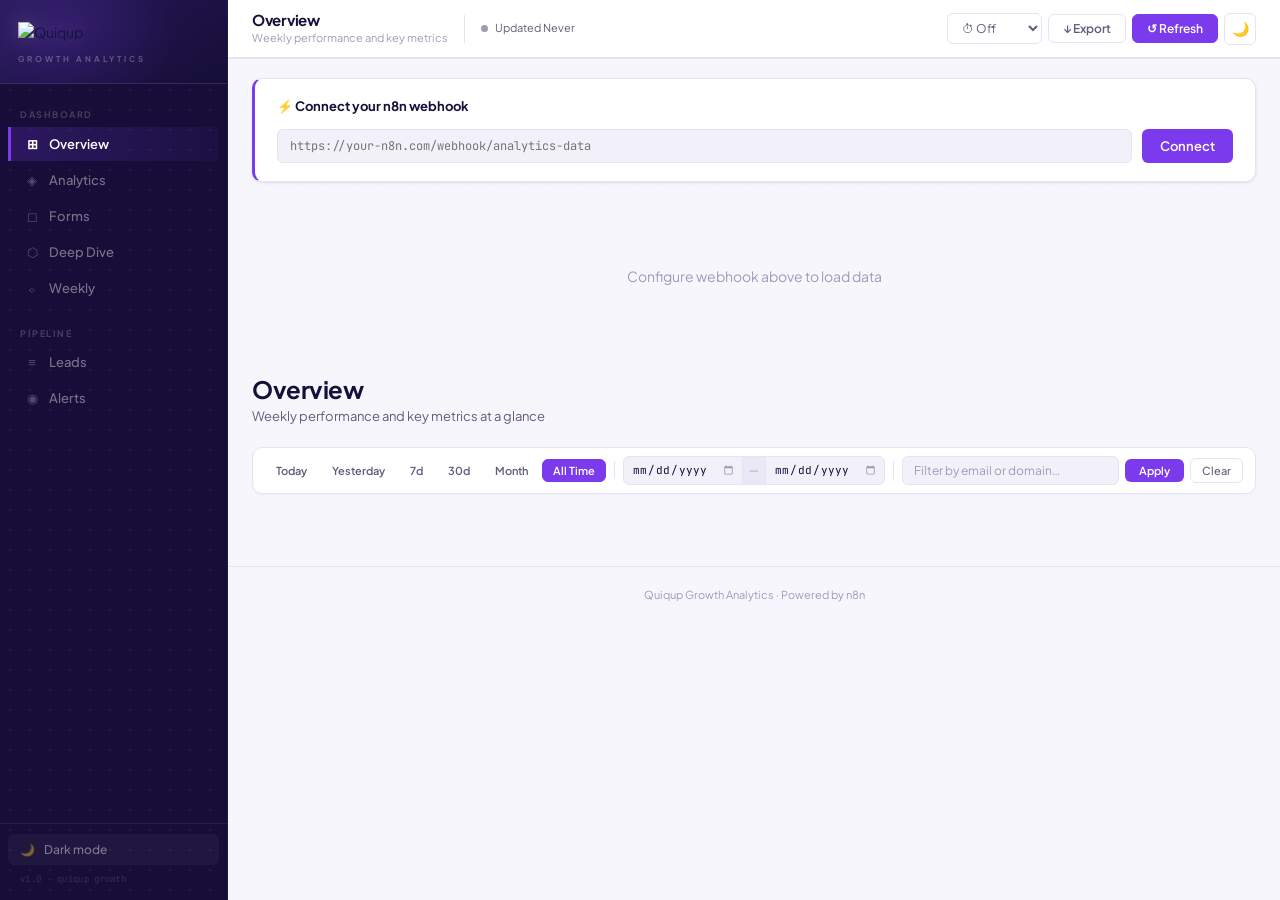
==== index.html @ 6ae3dde7 "Weekly: replace day-of-week picker with exact date calendar input Week start is now an exact date ch" ====
<!DOCTYPE html>
<html lang="en">
<head>
    <meta charset="UTF-8">
    <meta name="viewport" content="width=device-width, initial-scale=1.0">
    <title>Quiqup Analytics</title>
    <script src="https://cdn.jsdelivr.net/npm/chart.js@4.4.0"></script>
    <link rel="preconnect" href="https://fonts.googleapis.com">
    <link rel="preconnect" href="https://fonts.gstatic.com" crossorigin>
    <link href="https://fonts.googleapis.com/css2?family=Plus+Jakarta+Sans:wght@400;500;600;700&family=JetBrains+Mono:wght@400;500;600&display=swap" rel="stylesheet">
    <link rel="stylesheet" href="styles.css">
</head>
<body>

    <!-- ═══ SIDEBAR ══════════════════════════════════════════ -->
    <aside class="sidebar">
        <div class="sidebar-brand">
            <img src="https://cdn.prod.website-files.com/659d50aa6b5dee07e990053a/659e462164d15ff126e9b6cb_Quiqup_Master_Logos_RGB_Horizontal_Ghost%20(3)-p-500.png"
                 alt="Quiqup" class="sidebar-logo" />
            <div class="sidebar-tagline">Growth Analytics</div>
        </div>

        <nav class="sidebar-nav">
            <div class="nav-section-label">Dashboard</div>

            <button class="nav-item active" data-section="overview" onclick="showSection('overview')">
                <span class="nav-icon">⊞</span>
                <span class="nav-label">Overview</span>
            </button>
            <button class="nav-item" data-section="analytics" onclick="showSection('analytics')">
                <span class="nav-icon">◈</span>
                <span class="nav-label">Analytics</span>
            </button>
            <button class="nav-item" data-section="forms" onclick="showSection('forms')">
                <span class="nav-icon">◻</span>
                <span class="nav-label">Forms</span>
            </button>
            <button class="nav-item" data-section="deepdive" onclick="showSection('deepdive')">
                <span class="nav-icon">⬡</span>
                <span class="nav-label">Deep Dive</span>
            </button>
            <button class="nav-item" data-section="weekly" onclick="showSection('weekly')">
                <span class="nav-icon">⬦</span>
                <span class="nav-label">Weekly</span>
            </button>

            <div class="nav-section-label" style="margin-top:8px;">Pipeline</div>

            <button class="nav-item" data-section="leads" onclick="showSection('leads')">
                <span class="nav-icon">≡</span>
                <span class="nav-label">Leads</span>
                <span class="nav-badge" id="nbadge-leads"></span>
            </button>
            <button class="nav-item" data-section="alerts" onclick="showSection('alerts')">
                <span class="nav-icon">◉</span>
                <span class="nav-label">Alerts</span>
                <span class="nav-badge alert" id="nbadge-alerts"></span>
            </button>
        </nav>

        <div class="sidebar-footer">
            <button class="sidebar-footer-btn" onclick="toggleDarkMode()" id="darkModeBtn">
                <span>🌙</span><span>Dark mode</span>
            </button>
            <div class="sidebar-version">v1.0 · quiqup growth</div>
        </div>
    </aside>

    <!-- ═══ MAIN AREA ═════════════════════════════════════════ -->
    <div class="main-area">

        <!-- TOP BAR -->
        <div class="topbar">
            <div class="topbar-left">
                <div>
                    <div class="topbar-title" id="topbarTitle">Overview</div>
                    <div class="topbar-subtitle" id="topbarSubtitle">Weekly performance and key metrics</div>
                </div>
                <div class="topbar-divider"></div>
                <div class="topbar-status">
                    <span class="webhook-status" id="webhookStatus"></span>
                    <span class="live-label" id="liveLabel">LIVE</span>
                    <span>Updated <span id="lastUpdated">Never</span></span>
                </div>
            </div>
            <div class="topbar-right">
                <select class="auto-refresh-select" id="autoRefreshSelect" onchange="setAutoRefresh()" title="Auto-refresh">
                    <option value="0">⏱ Off</option>
                    <option value="30">⏱ 30s</option>
                    <option value="60">⏱ 1 min</option>
                    <option value="300">⏱ 5 min</option>
                    <option value="600">⏱ 10 min</option>
                    <option value="1800">⏱ 30 min</option>
                </select>
                <button onclick="exportToCSV()" class="topbar-btn">↓ Export</button>
                <button onclick="fetchData()" class="topbar-btn primary">↺ Refresh</button>
                <button onclick="toggleDarkMode()" class="dark-mode-btn" id="darkModeBtnTop" title="Toggle theme">🌙</button>
            </div>
        </div>

        <!-- SCROLLABLE CONTENT -->
        <div class="content-scroll">

            <!-- Webhook config banner -->
            <div class="config-banner" id="configSection" style="display:none">
                <h3>⚡ Connect your n8n webhook</h3>
                <div class="config-input-row">
                    <input type="text" id="webhookUrl" placeholder="https://your-n8n.com/webhook/analytics-data" />
                    <button onclick="saveConfig()">Connect</button>
                </div>
            </div>
            <div id="configSectionShow" style="display:none; padding:14px 26px 0;">
                <button onclick="document.getElementById('configSection').style.display='block';this.parentElement.style.display='none';"
                        class="topbar-btn" style="font-size:11px;">⚙ Change Webhook</button>
            </div>

            <div id="error" class="error" style="display:none; margin:14px 26px 0;"></div>
            <div id="loading" class="loading">Configure webhook above to load data</div>

            <!-- ══ OVERVIEW ═══════════════════════════════════ -->
            <div class="page-section" id="section-overview">
                <div class="page-header">
                    <h1>Overview</h1>
                    <p>Weekly performance and key metrics at a glance</p>
                </div>

                <!-- Filter bar -->
                <div class="section-filter-bar">
                    <div class="filter-presets">
                        <button class="preset-pill" onclick="setDatePreset('today', this)">Today</button>
                        <button class="preset-pill" onclick="setDatePreset('yesterday', this)">Yesterday</button>
                        <button class="preset-pill" onclick="setDatePreset('7d', this)">7d</button>
                        <button class="preset-pill" onclick="setDatePreset('30d', this)">30d</button>
                        <button class="preset-pill" onclick="setDatePreset('month', this)">Month</button>
                        <button class="preset-pill active" onclick="setDatePreset('all', this)">All Time</button>
                    </div>
                    <div class="section-filter-divider"></div>
                    <div class="date-range-group">
                        <input class="filter-bar-date" type="date" id="overviewDateFrom" title="From" />
                        <span class="date-range-sep">—</span>
                        <input class="filter-bar-date" type="date" id="overviewDateTo" title="To" />
                    </div>
                    <div class="section-filter-divider"></div>
                    <input class="section-search" type="text" id="overviewSearch" placeholder="Filter by email or domain…" />
                    <button class="filter-apply-btn" onclick="applyFilters()">Apply</button>
                    <button class="filter-clear-btn" onclick="clearFilters()">Clear</button>
                </div>

                <div class="comparison-section" id="comparisonSection" style="display:none;">
                    <div class="comparison-card">
                        <div class="period">This Week</div>
                        <div class="value" id="thisWeekValue">0</div>
                    </div>
                    <div class="comparison-card">
                        <div class="period">Last Week</div>
                        <div class="value" id="lastWeekValue">0</div>
                    </div>
                    <div class="comparison-card">
                        <div class="period">Change</div>
                        <div class="value" id="weekChangeValue">
                            <span class="change" id="weekChange">0%</span>
                        </div>
                    </div>
                </div>

                <div class="daily-metrics-section" id="dailyMetricsSection" style="display:none;">
                    <h2 class="section-title">Daily Aggregate Metrics — Last 30 Days</h2>
                    <div class="metrics-container">
                        <div class="metric-block">
                            <div class="metric-label">Avg Daily Submissions</div>
                            <div class="metric-value" id="avgDaily">0</div>
                            <div class="metric-sublabel">Active days only</div>
                        </div>
                        <div class="metric-block">
                            <div class="metric-label">Peak Day</div>
                            <div class="metric-value" id="peakDay" style="font-size:18px;">—</div>
                            <div class="metric-sublabel" id="peakDayCount">0 submissions</div>
                        </div>
                        <div class="metric-block">
                            <div class="metric-label">Days Active</div>
                            <div class="metric-value" id="daysActive">0</div>
                            <div class="metric-sublabel">Out of last 30</div>
                        </div>
                        <div class="metric-block">
                            <div class="metric-label">Daily Trend</div>
                            <div class="metric-value" id="dailyTrend">→</div>
                            <div class="metric-sublabel" id="trendLabel">Stable</div>
                        </div>
                    </div>
                </div>

                <div class="stats-wrapper" id="statsWrapper" style="display:none;">
                    <h2 class="section-title">Key Metrics</h2>

                    <div class="stats-section">
                        <div class="section-subtitle">Overview</div>
                        <div class="stats-grid-primary">
                            <div class="stat-card">
                                <div class="label">Total Submissions</div>
                                <div class="value" id="totalSubmissions">0</div>
                            </div>
                            <div class="stat-card">
                                <div class="label">Unique Submissions</div>
                                <div class="value" id="uniqueSubmissions">0</div>
                            </div>
                            <div class="stat-card">
                                <div class="label">Last Hour</div>
                                <div class="value" id="lastHour">0</div>
                            </div>
                            <div class="stat-card">
                                <div class="label">Today</div>
                                <div class="value" id="today">0</div>
                            </div>
                            <div class="stat-card">
                                <div class="label">This Week</div>
                                <div class="value" id="thisWeek">0</div>
                            </div>
                        </div>
                    </div>

                    <div class="stats-section">
                        <div class="section-subtitle">Lead Quality</div>
                        <div class="stats-grid-secondary">
                            <div class="stat-card">
                                <div class="label">Unique Emails</div>
                                <div class="value" id="uniqueEmails">0</div>
                            </div>
                            <div class="stat-card">
                                <div class="label">Gmail Users</div>
                                <div class="value" id="gmailUsers">0</div>
                            </div>
                            <div class="stat-card">
                                <div class="label">Corporate Emails</div>
                                <div class="value" id="corporateEmails">0</div>
                            </div>
                            <div class="stat-card">
                                <div class="label">High Value Leads</div>
                                <div class="value" id="highValueLeads">0</div>
                            </div>
                            <div class="stat-card">
                                <div class="label">Avg Time Between</div>
                                <div class="value" id="avgTimeBetween" style="font-size:22px;">0h</div>
                            </div>
                        </div>
                    </div>
                </div>
            </div>

            <!-- ══ ANALYTICS ══════════════════════════════════ -->
            <div class="page-section" id="section-analytics" style="display:none;">
                <div class="page-header">
                    <h1>Analytics</h1>
                    <p>Submission trends, patterns and distributions</p>
                </div>

                <!-- Filter bar -->
                <div class="section-filter-bar">
                    <div class="filter-presets">
                        <button class="preset-pill" onclick="setDatePreset('today', this)">Today</button>
                        <button class="preset-pill" onclick="setDatePreset('yesterday', this)">Yesterday</button>
                        <button class="preset-pill" onclick="setDatePreset('7d', this)">7d</button>
                        <button class="preset-pill" onclick="setDatePreset('30d', this)">30d</button>
                        <button class="preset-pill" onclick="setDatePreset('month', this)">Month</button>
                        <button class="preset-pill active" onclick="setDatePreset('all', this)">All Time</button>
                    </div>
                    <div class="section-filter-divider"></div>
                    <div class="date-range-group">
                        <input class="filter-bar-date" type="date" id="analyticsDateFrom" title="From" />
                        <span class="date-range-sep">—</span>
                        <input class="filter-bar-date" type="date" id="analyticsDateTo" title="To" />
                    </div>
                    <div class="section-filter-divider"></div>
                    <input class="section-search" type="text" id="analyticsSearch" placeholder="Filter by domain or form…" />
                    <button class="filter-apply-btn" onclick="applyFilters()">Apply</button>
                    <button class="filter-clear-btn" onclick="clearFilters()">Clear</button>
                </div>

                <div class="charts-grid" id="chartsGrid" style="display:none;">
                    <div class="chart-card">
                        <h2>Submissions Per Hour — Last 24h</h2>
                        <canvas id="hourlyChart"></canvas>
                    </div>
                    <div class="chart-card">
                        <h2>Submissions Per Day — Last 30 Days</h2>
                        <canvas id="dailyChart"></canvas>
                    </div>
                    <div class="chart-card">
                        <h2>Email Domain Breakdown</h2>
                        <canvas id="domainChart"></canvas>
                    </div>
                    <div class="chart-card">
                        <h2>Lead Quality Distribution</h2>
                        <canvas id="leadQualityChart"></canvas>
                    </div>
                    <div class="chart-card" style="grid-column:span 2;">
                        <h2>Submission Heatmap — Day of Week × Hour</h2>
                        <div class="heatmap-container" id="heatmapContainer"></div>
                    </div>
                </div>
            </div>

            <!-- ══ FORMS ═══════════════════════════════════════ -->
            <div class="page-section" id="section-forms" style="display:none;">
                <div class="page-header">
                    <h1>Forms</h1>
                    <p>Form performance comparison and conversion analysis</p>
                </div>

                <!-- Filter bar -->
                <div class="section-filter-bar">
                    <div class="filter-presets">
                        <button class="preset-pill" onclick="setDatePreset('today', this)">Today</button>
                        <button class="preset-pill" onclick="setDatePreset('yesterday', this)">Yesterday</button>
                        <button class="preset-pill" onclick="setDatePreset('7d', this)">7d</button>
                        <button class="preset-pill" onclick="setDatePreset('30d', this)">30d</button>
                        <button class="preset-pill" onclick="setDatePreset('month', this)">Month</button>
                        <button class="preset-pill active" onclick="setDatePreset('all', this)">All Time</button>
                    </div>
                    <div class="section-filter-divider"></div>
                    <div class="date-range-group">
                        <input class="filter-bar-date" type="date" id="formsDateFrom" title="From" />
                        <span class="date-range-sep">—</span>
                        <input class="filter-bar-date" type="date" id="formsDateTo" title="To" />
                    </div>
                    <div class="section-filter-divider"></div>
                    <input class="section-search" type="text" id="formsSearch" placeholder="Filter by form name…" />
                    <button class="filter-apply-btn" onclick="applyFilters()">Apply</button>
                    <button class="filter-clear-btn" onclick="clearFilters()">Clear</button>
                </div>

                <div class="charts-grid" id="formComparisonSection" style="display:none;">
                    <div class="chart-card" style="grid-column:span 2;">
                        <h2>Form Performance Comparison</h2>
                        <div class="form-comparison-grid">
                            <div class="form-comparison-card">
                                <div class="form-comparison-title">New Forms Only</div>
                                <div class="form-comparison-value" id="newFormsOnlyCount">0</div>
                                <div class="form-comparison-subtitle">Unique emails (no legacy form)</div>
                            </div>
                            <div class="form-comparison-card highlight">
                                <div class="form-comparison-title">High Value (New Forms)</div>
                                <div class="form-comparison-value" id="newFormsHighValue" style="color:#059669;">0</div>
                                <div class="form-comparison-subtitle">500+ orders/month</div>
                            </div>
                            <div class="form-comparison-card highlight">
                                <div class="form-comparison-title">Medium Value (New Forms)</div>
                                <div class="form-comparison-value" id="newFormsMediumValue" style="color:#d97706;">0</div>
                                <div class="form-comparison-subtitle">151–500 orders/month</div>
                            </div>
                            <div class="form-comparison-card">
                                <div class="form-comparison-title">Total New Forms</div>
                                <div class="form-comparison-value" id="newFormsCount">0</div>
                                <div class="form-comparison-subtitle">All submissions</div>
                            </div>
                            <div class="form-comparison-card">
                                <div class="form-comparison-title">Legacy Form</div>
                                <div class="form-comparison-value" id="legacyFormCount">0</div>
                                <div class="form-comparison-subtitle">footer-contact_us_form</div>
                            </div>
                            <div class="form-comparison-card">
                                <div class="form-comparison-title">Conversion Rate</div>
                                <div class="form-comparison-value" id="conversionRate">0%</div>
                                <div class="form-comparison-subtitle">New forms vs Total</div>
                            </div>
                        </div>
                    </div>

                    <div class="chart-card">
                        <h2>Form Distribution Over Time</h2>
                        <canvas id="formTimelineChart"></canvas>
                    </div>
                    <div class="chart-card">
                        <h2>Form Type Breakdown</h2>
                        <canvas id="formTypeChart"></canvas>
                    </div>

                    <div class="chart-card" style="grid-column:span 2;">
                        <div style="display:flex; justify-content:space-between; align-items:center; margin-bottom:14px;">
                            <h2 style="margin:0;">Multi-Form Submissions</h2>
                            <div class="pagination-controls" id="multiFormPagination" style="display:none;">
                                <button class="pagination-btn" onclick="previousMultiFormPage()" id="multiFormPrevBtn">← Prev</button>
                                <span style="margin:0 10px; color:var(--text-muted); font-size:11px; font-family:'JetBrains Mono',monospace;">
                                    Page <span id="multiFormCurrentPage">1</span> / <span id="multiFormTotalPages">1</span>
                                </span>
                                <button class="pagination-btn" onclick="nextMultiFormPage()" id="multiFormNextBtn">Next →</button>
                            </div>
                        </div>
                        <div id="multiFormTable"></div>
                    </div>
                </div>
            </div>

            <!-- ══ DEEP DIVE ══════════════════════════════════ -->
            <div class="page-section" id="section-deepdive" style="display:none;">
                <div class="page-header">
                    <h1>Deep Dive</h1>
                    <p>Corporate domains, velocity, growth rate and timing patterns</p>
                </div>

                <!-- Filter bar -->
                <div class="section-filter-bar">
                    <div class="filter-presets">
                        <button class="preset-pill" onclick="setDatePreset('today', this)">Today</button>
                        <button class="preset-pill" onclick="setDatePreset('yesterday', this)">Yesterday</button>
                        <button class="preset-pill" onclick="setDatePreset('7d', this)">7d</button>
                        <button class="preset-pill" onclick="setDatePreset('30d', this)">30d</button>
                        <button class="preset-pill" onclick="setDatePreset('month', this)">Month</button>
                        <button class="preset-pill active" onclick="setDatePreset('all', this)">All Time</button>
                    </div>
                    <div class="section-filter-divider"></div>
                    <div class="date-range-group">
                        <input class="filter-bar-date" type="date" id="deepdiveDateFrom" title="From" />
                        <span class="date-range-sep">—</span>
                        <input class="filter-bar-date" type="date" id="deepdiveDateTo" title="To" />
                    </div>
                    <div class="section-filter-divider"></div>
                    <input class="section-search" type="text" id="deepdiveSearch" placeholder="Filter by domain or metric…" />
                    <button class="filter-apply-btn" onclick="applyFilters()">Apply</button>
                    <button class="filter-clear-btn" onclick="clearFilters()">Clear</button>
                </div>

                <div class="charts-grid" id="additionalAnalytics" style="display:none;">
                    <div class="chart-card">
                        <h2>Top Corporate Domains</h2>
                        <div id="topDomainsTable"></div>
                    </div>
                    <div class="chart-card">
                        <h2>Lead Velocity — Last 7 Days</h2>
                        <canvas id="leadVelocityChart"></canvas>
                    </div>
                    <div class="chart-card">
                        <h2>Daily Growth Rate</h2>
                        <canvas id="growthRateChart"></canvas>
                    </div>
                    <div class="chart-card">
                        <h2>Peak Submission Hours</h2>
                        <div id="peakHoursTable"></div>
                    </div>
                    <div class="chart-card">
                        <h2>Form Conversion Funnel</h2>
                        <div id="conversionFunnelTable"></div>
                    </div>
                    <div class="chart-card">
                        <h2>Submissions by Day of Week</h2>
                        <canvas id="dayOfWeekChart"></canvas>
                    </div>
                </div>
            </div>

            <!-- ══ LEADS ══════════════════════════════════════ -->
            <div class="page-section" id="section-leads" style="display:none;">
                <div class="page-header">
                    <h1>Leads</h1>
                    <p>All submissions with filters, status tracking and notes</p>
                </div>

                <div class="filter-section" id="filterSection" style="display:none;">
                    <h3>Filters &amp; Search</h3>
                    <div class="date-presets">
                        <span class="date-presets-label">Quick:</span>
                        <button class="preset-pill" onclick="setDatePreset('today', this)">Today</button>
                        <button class="preset-pill" onclick="setDatePreset('yesterday', this)">Yesterday</button>
                        <button class="preset-pill" onclick="setDatePreset('7d', this)">Last 7d</button>
                        <button class="preset-pill" onclick="setDatePreset('30d', this)">Last 30d</button>
                        <button class="preset-pill" onclick="setDatePreset('month', this)">This Month</button>
                        <button class="preset-pill" onclick="setDatePreset('all', this)">All Time</button>
                    </div>
                    <div class="filter-controls">
                        <div class="filter-control">
                            <label>Date From</label>
                            <input type="date" id="filterDateFrom" />
                        </div>
                        <div class="filter-control">
                            <label>Date To</label>
                            <input type="date" id="filterDateTo" />
                        </div>
                        <div class="filter-control">
                            <label>Form Type</label>
                            <select id="filterForm">
                                <option value="">All Forms</option>
                            </select>
                        </div>
                        <div class="filter-control">
                            <label>Service Offering</label>
                            <select id="filterService">
                                <option value="">All Services</option>
                            </select>
                        </div>
                        <div class="filter-control">
                            <label>Search Email</label>
                            <input type="text" id="filterEmail" placeholder="email@example.com" />
                        </div>
                        <div class="filter-control">
                            <label>Orders/Month</label>
                            <select id="filterOrders">
                                <option value="">All Volumes</option>
                            </select>
                        </div>
                        <div class="filter-control">
                            <label>Lead Quality</label>
                            <select id="filterQuality">
                                <option value="">All Quality</option>
                                <option value="high">High (500+/mo)</option>
                                <option value="medium">Medium (151–500)</option>
                                <option value="low">Low (&lt;151)</option>
                            </select>
                        </div>
                    </div>
                    <div class="filter-actions">
                        <button class="apply-filter-btn" onclick="applyFilters()">Apply Filters</button>
                        <button class="clear-filter-btn" onclick="clearFilters()">Clear All</button>
                    </div>
                </div>

                <div class="table-card" id="tableCard" style="display:none;">
                    <div style="display:flex; justify-content:space-between; align-items:center; margin-bottom:14px;">
                        <h2>Recent Submissions &nbsp;<span style="font-weight:400;color:var(--text-muted);font-size:12px;">(<span id="tableCount">0</span> results)</span></h2>
                        <div class="pagination-controls">
                            <button class="pagination-btn" onclick="previousPage()" id="prevBtn">← Prev</button>
                            <span style="margin:0 10px; color:var(--text-muted); font-size:11px; font-family:'JetBrains Mono',monospace;">
                                <span id="currentPage">1</span> / <span id="totalPages">1</span>
                            </span>
                            <button class="pagination-btn" onclick="nextPage()" id="nextBtn">Next →</button>
                        </div>
                    </div>
                    <input type="text" id="tableSearch" placeholder="Search table…" onkeyup="filterTable()" />
                    <table>
                        <thead>
                            <tr>
                                <th onclick="sortTable('createdAt')" style="cursor:pointer;">Time <span id="sort-createdAt">↕</span></th>
                                <th onclick="sortTable('Email')" style="cursor:pointer;">Email <span id="sort-Email">↕</span></th>
                                <th>Domain</th>
                                <th>Phone</th>
                                <th onclick="sortTable('form')" style="cursor:pointer;">Form <span id="sort-form">↕</span></th>
                                <th>Service</th>
                                <th>Orders/Mo</th>
                                <th>Quality</th>
                                <th style="text-align:center;"># Sub</th>
                                <th style="text-align:center;">Notes</th>
                            </tr>
                        </thead>
                        <tbody id="recentSubmissionsTable"></tbody>
                    </table>
                </div>

                <div class="spam-section" id="spamSection" style="display:none;">
                    <div class="spam-header" onclick="toggleSpamSection()">
                        <div style="display:flex; align-items:center; gap:10px;">
                            <span class="spam-toggle" id="spamToggle">▶</span>
                            <h2>Spam Detected &nbsp;<span style="font-weight:400;">(<span id="spamCount">0</span> submissions)</span></h2>
                        </div>
                        <div class="spam-subtitle">Users who submitted footer-contact_us_form multiple times</div>
                    </div>
                    <div class="spam-content" id="spamContent" style="display:none;">
                        <table>
                            <thead>
                                <tr>
                                    <th>Email</th>
                                    <th>Domain</th>
                                    <th>Total Submissions</th>
                                    <th>Legacy Count</th>
                                    <th>Last Submitted</th>
                                </tr>
                            </thead>
                            <tbody id="spamTable"></tbody>
                        </table>
                    </div>
                </div>
            </div>

            <!-- ══ ALERTS ══════════════════════════════════════ -->
            <div class="page-section" id="section-alerts" style="display:none;">
                <div class="page-header">
                    <h1>Alerts</h1>
                    <p>Smart alerts and hot leads requiring immediate action</p>
                </div>

                <!-- Filter bar -->
                <div class="section-filter-bar">
                    <div class="filter-presets">
                        <button class="preset-pill" onclick="setDatePreset('today', this)">Today</button>
                        <button class="preset-pill" onclick="setDatePreset('yesterday', this)">Yesterday</button>
                        <button class="preset-pill" onclick="setDatePreset('7d', this)">7d</button>
                        <button class="preset-pill" onclick="setDatePreset('30d', this)">30d</button>
                        <button class="preset-pill active" onclick="setDatePreset('all', this)">All Time</button>
                    </div>
                    <div class="section-filter-divider"></div>
                    <div class="date-range-group">
                        <input class="filter-bar-date" type="date" id="alertsDateFrom" title="From" />
                        <span class="date-range-sep">—</span>
                        <input class="filter-bar-date" type="date" id="alertsDateTo" title="To" />
                    </div>
                    <div class="section-filter-divider"></div>
                    <input class="section-search" type="text" id="alertsSearch" placeholder="Filter alerts or leads…" />
                    <button class="filter-apply-btn" onclick="applyFilters()">Apply</button>
                    <button class="filter-clear-btn" onclick="clearFilters()">Clear</button>
                </div>

                <div class="alerts-widget" id="alertsWidget" style="display:none;">
                    <div class="alert-header" onclick="toggleAlertsSection()">
                        <div style="display:flex; align-items:center; gap:10px;">
                            <span class="section-toggle" id="alertsToggle">▼</span>
                            <span>Smart Alerts</span>
                            <span class="alert-count" id="alertCount">0</span>
                        </div>
                    </div>
                    <div id="alertsList" class="collapsible-content"></div>
                </div>

                <div class="hot-leads-section" id="hotLeadsSection" style="display:none;">
                    <div class="hot-leads-header" onclick="toggleHotLeadsSection()">
                        <div style="display:flex; align-items:center; gap:10px;">
                            <span class="section-toggle" id="hotLeadsToggle">▼</span>
                            <h2>Hot Leads — Action Required</h2>
                        </div>
                        <div class="hot-leads-subtitle">High-value leads from the last 24 hours that need immediate follow-up</div>
                    </div>
                    <div id="hotLeadsList" class="collapsible-content"></div>
                </div>
            </div>

            <!-- ══ WEEKLY ═════════════════════════════════════════ -->
            <div class="page-section" id="section-weekly" style="display:none;">
                <div class="page-header">
                    <h1>Weekly Analytics</h1>
                    <p>Week-over-week comparison — choose your week start day</p>
                </div>

                <div class="section-filter-bar">
                    <span style="color:var(--text-secondary);font-size:12px;font-weight:600;white-space:nowrap;">Week starts on</span>
                    <input class="filter-bar-date" type="date" id="weekStartDate" onchange="renderWeeklyAnalytics()" title="Pick the first day of your first week" />
                    <div class="section-filter-divider"></div>
                    <span style="color:var(--text-secondary);font-size:12px;font-weight:600;white-space:nowrap;">Show</span>
                    <select class="auto-refresh-select" id="weekCount" onchange="renderWeeklyAnalytics()" style="width:auto;min-width:130px;">
                        <option value="6">Last 6 weeks</option>
                        <option value="12" selected>Last 12 weeks</option>
                        <option value="24">Last 24 weeks</option>
                        <option value="0">All time</option>
                    </select>
                </div>

                <div id="weeklyContent" style="display:none;">
                    <div class="charts-grid">
                        <div class="chart-card" style="grid-column:span 2;">
                            <h2>Total Submissions per Week</h2>
                            <canvas id="weeklyTotalsChart"></canvas>
                        </div>
                        <div class="chart-card">
                            <h2>Lead Quality by Week</h2>
                            <canvas id="weeklyQualityChart"></canvas>
                        </div>
                        <div class="chart-card">
                            <h2>Form Type by Week</h2>
                            <canvas id="weeklyFormsChart"></canvas>
                        </div>
                    </div>

                    <div style="padding:0 24px 24px;">
                        <div class="table-card">
                            <h2 style="margin-bottom:14px;">Week by Week Breakdown</h2>
                            <table>
                                <thead>
                                    <tr>
                                        <th>Week</th>
                                        <th style="text-align:center;">Total</th>
                                        <th style="text-align:center;">Unique</th>
                                        <th style="text-align:center;">High Value</th>
                                        <th style="text-align:center;">Medium Value</th>
                                        <th style="text-align:center;">Corporate</th>
                                        <th style="text-align:center;">New Forms</th>
                                        <th style="text-align:center;">Legacy</th>
                                        <th style="text-align:center;">vs Prev Week</th>
                                    </tr>
                                </thead>
                                <tbody id="weeklyTableBody"></tbody>
                            </table>
                        </div>
                    </div>
                </div>
            </div>

            <!-- Notes Modal -->
            <div class="modal-overlay" id="notesModal" onclick="handleModalOverlayClick(event)">
                <div class="modal-box">
                    <span class="modal-tag">Lead Notes</span>
                    <div class="modal-title">Add a note</div>
                    <div class="modal-email" id="notesModalEmail"></div>
                    <textarea class="modal-textarea" id="notesModalText"
                        placeholder="e.g. Called Monday — interested in 500+ plan. Follow up Thursday..."></textarea>
                    <div class="modal-actions">
                        <button class="modal-cancel-btn" onclick="closeNotesModal()">Cancel</button>
                        <button class="modal-save-btn" onclick="saveNote()">Save Note</button>
                    </div>
                </div>
            </div>

            <div class="powered-by">
                Quiqup Growth Analytics &middot; Powered by n8n
            </div>

        </div><!-- /content-scroll -->
    </div><!-- /main-area -->

    <script src="app.js"></script>
</body>
</html>
---- styles.css ----
/* ═══════════════════════════════════════════════════════════════════
   QUIQUP GROWTH ANALYTICS — styles.css
   Presentation Grade · Stripe × Linear × Vercel
   Plus Jakarta Sans (UI) · JetBrains Mono (data)
   Default = LIGHT · body.dark-mode = DARK
═══════════════════════════════════════════════════════════════════ */

/* ─────────────────────────────────────────────────────────────────
   DESIGN TOKENS — LIGHT
───────────────────────────────────────────────────────────────── */
:root {
    /* Surfaces */
    --bg:        #f7f6fd;
    --surface:   #ffffff;
    --surface-2: #f2f1fa;
    --surface-3: #eae8f5;
    --surface-4: #e0ddf0;

    /* Borders */
    --border:       #e6e3f4;
    --border-2:     #cdc9e8;
    --border-focus: #7c3aed;

    /* Text */
    --text-primary:   #13113a;
    --text-secondary: #5d5f7a;
    --text-muted:     #9b9db8;
    --text-disabled:  #c8cae0;

    /* Accent — Quiqup purple */
    --accent:       #7c3aed;
    --accent-hover: #6d28d9;
    --accent-light: rgba(124,58,237,0.07);
    --accent-mid:   rgba(124,58,237,0.14);
    --accent-glow:  rgba(124,58,237,0.20);

    /* Semantic */
    --success:       #059669;
    --success-light: rgba(5,150,105,0.09);
    --success-glow:  rgba(5,150,105,0.18);
    --warning:       #d97706;
    --warning-light: rgba(217,119,6,0.09);
    --danger:        #dc2626;
    --danger-light:  rgba(220,38,38,0.09);
    --info:          #0284c7;
    --info-light:    rgba(2,132,199,0.09);

    /* Sidebar tokens — hardcoded, NEVER overridden */
    --sb-bg:            #160e38;
    --sb-bg-2:          #1e1448;
    --sb-border:        rgba(255,255,255,0.07);
    --sb-text:          rgba(255,255,255,0.42);
    --sb-text-hover:    rgba(255,255,255,0.75);
    --sb-label:         rgba(255,255,255,0.20);
    --sb-hover:         rgba(255,255,255,0.05);
    --sb-active-bg:     rgba(124,58,237,0.24);
    --sb-active-text:   #ffffff;
    --sb-active-border: #7c3aed;

    /* Layout */
    --sidebar-w: 228px;
    --topbar-h:  58px;
    --radius:    10px;
    --radius-sm: 6px;
    --radius-xs: 4px;

    /* Shadows */
    --shadow-xs: 0 1px 2px rgba(0,0,0,0.04);
    --shadow-sm: 0 1px 4px rgba(0,0,0,0.06), 0 1px 2px rgba(0,0,0,0.04);
    --shadow-md: 0 4px 16px rgba(0,0,0,0.08), 0 2px 4px rgba(0,0,0,0.04);
    --shadow-lg: 0 8px 32px rgba(0,0,0,0.10), 0 4px 8px rgba(0,0,0,0.06);
}

/* ─────────────────────────────────────────────────────────────────
   DARK MODE
───────────────────────────────────────────────────────────────── */
body.dark-mode {
    --bg:        #0d0b1e;
    --surface:   #171528;
    --surface-2: #1e1b30;
    --surface-3: #252238;
    --surface-4: #2e2a44;
    --border:    rgba(255,255,255,0.07);
    --border-2:  rgba(255,255,255,0.12);
    --border-focus: #a78bfa;
    --text-primary:   #eceaff;
    --text-secondary: #8885a8;
    --text-muted:     #504d6a;
    --text-disabled:  #363355;
    --accent-light: rgba(124,58,237,0.12);
    --accent-mid:   rgba(124,58,237,0.22);
    --accent-glow:  rgba(124,58,237,0.30);
    --shadow-xs: 0 1px 2px rgba(0,0,0,0.25);
    --shadow-sm: 0 1px 4px rgba(0,0,0,0.35);
    --shadow-md: 0 4px 16px rgba(0,0,0,0.50);
    --shadow-lg: 0 8px 32px rgba(0,0,0,0.60);
}

/* ─────────────────────────────────────────────────────────────────
   KEYFRAMES
───────────────────────────────────────────────────────────────── */
@keyframes card-in {
    from { opacity: 0; transform: translateY(12px); }
    to   { opacity: 1; transform: translateY(0); }
}

@keyframes section-in {
    from { opacity: 0; transform: translateY(8px); }
    to   { opacity: 1; transform: translateY(0); }
}

@keyframes pulse-status {
    0%, 100% { box-shadow: 0 0 0 3px rgba(5,150,105,0.15); }
    50%       { box-shadow: 0 0 0 6px rgba(5,150,105,0.04); }
}

@keyframes modal-in {
    from { opacity: 0; transform: scale(0.96) translateY(10px); }
    to   { opacity: 1; transform: scale(1) translateY(0); }
}

@keyframes shimmer-slide {
    from { left: -100%; }
    to   { left: 150%; }
}

/* ─────────────────────────────────────────────────────────────────
   RESET & BASE
───────────────────────────────────────────────────────────────── */
*, *::before, *::after {
    box-sizing: border-box;
    margin: 0;
    padding: 0;
}

html { height: 100%; }

body {
    font-family: 'Plus Jakarta Sans', sans-serif;
    background: var(--bg);
    color: var(--text-primary);
    display: flex;
    height: 100vh;
    overflow: hidden;
    font-size: 14px;
    line-height: 1.5;
    -webkit-font-smoothing: antialiased;
    -moz-osx-font-smoothing: grayscale;
    transition: background 0.25s ease, color 0.25s ease;
}

/* ─────────────────────────────────────────────────────────────────
   SCROLLBAR
───────────────────────────────────────────────────────────────── */
::-webkit-scrollbar { width: 4px; height: 4px; }
::-webkit-scrollbar-track { background: transparent; }
::-webkit-scrollbar-thumb {
    background: var(--border-2);
    border-radius: 99px;
    transition: background 0.2s;
}
::-webkit-scrollbar-thumb:hover { background: var(--accent); }

/* ─────────────────────────────────────────────────────────────────
   SIDEBAR
───────────────────────────────────────────────────────────────── */
.sidebar {
    width: var(--sidebar-w);
    min-width: var(--sidebar-w);
    background: var(--sb-bg);
    background-image: radial-gradient(rgba(255,255,255,0.06) 1px, transparent 1px);
    background-size: 20px 20px;
    display: flex;
    flex-direction: column;
    height: 100vh;
    position: fixed;
    left: 0; top: 0;
    z-index: 100;
    overflow-y: auto;
    overflow-x: hidden;
    border-right: 1px solid rgba(255,255,255,0.05);
    flex-shrink: 0;
}

/* Brand */
.sidebar-brand {
    padding: 22px 18px 18px;
    border-bottom: 1px solid rgba(255,255,255,0.10);
    flex-shrink: 0;
    position: relative;
    background: linear-gradient(150deg, #251a52 0%, #1d1347 50%, #160e38 100%);
    overflow: hidden;
}

/* Radial purple glow — soft spotlight behind the logo */
.sidebar-brand::before {
    content: '';
    position: absolute;
    top: -24px;
    left: -16px;
    width: 200px;
    height: 140px;
    background: radial-gradient(ellipse at 38% 38%, rgba(124,58,237,0.22) 0%, transparent 68%);
    pointer-events: none;
}

.sidebar-logo {
    width: 128px;
    height: auto;
    display: block;
    margin-bottom: 10px;
    opacity: 1;
    position: relative;
    z-index: 1;
    filter: brightness(1.08) drop-shadow(0 0 10px rgba(255,255,255,0.16));
}

.sidebar-tagline {
    font-family: 'Plus Jakarta Sans', sans-serif;
    font-size: 8px;
    font-weight: 700;
    letter-spacing: 3px;
    color: rgba(255,255,255,0.28);
    text-transform: uppercase;
    position: relative;
    z-index: 1;
}

/* Nav */
.sidebar-nav {
    flex: 1;
    padding: 10px 8px;
    overflow-y: auto;
    overflow-x: hidden;
}

.nav-section-label {
    font-family: 'Plus Jakarta Sans', sans-serif;
    font-size: 9px;
    font-weight: 700;
    letter-spacing: 1.5px;
    text-transform: uppercase;
    color: var(--sb-label);
    padding: 14px 12px 5px;
}

.nav-item {
    display: flex;
    align-items: center;
    gap: 9px;
    width: 100%;
    padding: 9px 12px 9px 13px;
    border: none;
    border-left: 3px solid transparent;
    border-radius: 0 6px 6px 0;
    background: transparent;
    color: var(--sb-text);
    cursor: pointer;
    font-family: 'Plus Jakarta Sans', sans-serif;
    font-size: 13px;
    font-weight: 500;
    text-align: left;
    transition: background 0.14s, color 0.14s, border-color 0.14s;
    margin-bottom: 2px;
    position: relative;
}

.nav-item:hover {
    background: var(--sb-hover);
    color: var(--sb-text-hover);
}

.nav-item.active {
    background: linear-gradient(90deg, rgba(124,58,237,0.22), rgba(124,58,237,0.06));
    border-left-color: var(--sb-active-border);
    color: var(--sb-active-text);
    font-weight: 600;
}

.nav-icon {
    font-size: 13px;
    width: 16px;
    text-align: center;
    flex-shrink: 0;
    opacity: 0.6;
}

.nav-item.active .nav-icon,
.nav-item:hover .nav-icon { opacity: 1; }

.nav-label { flex: 1; }

.nav-badge {
    font-family: 'JetBrains Mono', monospace;
    font-size: 10px;
    font-weight: 600;
    background: var(--accent);
    color: #fff;
    padding: 1px 6px;
    border-radius: 99px;
    min-width: 18px;
    text-align: center;
    line-height: 1.6;
}

.nav-badge.alert { background: var(--danger); }
.nav-badge:empty { display: none; }

/* Footer */
.sidebar-footer {
    padding: 10px 8px 14px;
    border-top: 1px solid var(--sb-border);
    flex-shrink: 0;
}

.sidebar-footer-btn {
    display: flex;
    align-items: center;
    gap: 9px;
    width: 100%;
    padding: 8px 12px;
    border: none;
    border-radius: var(--radius-sm);
    background: rgba(255,255,255,0.04);
    color: var(--sb-text);
    cursor: pointer;
    font-family: 'Plus Jakarta Sans', sans-serif;
    font-size: 12px;
    font-weight: 500;
    text-align: left;
    transition: background 0.14s, color 0.14s;
    margin-bottom: 8px;
}

.sidebar-footer-btn:hover {
    background: rgba(255,255,255,0.09);
    color: rgba(255,255,255,0.8);
}

.sidebar-version {
    font-family: 'JetBrains Mono', monospace;
    font-size: 9px;
    color: rgba(255,255,255,0.13);
    padding: 0 12px;
    letter-spacing: 0.3px;
}

/* ─────────────────────────────────────────────────────────────────
   MAIN AREA
───────────────────────────────────────────────────────────────── */
.main-area {
    margin-left: var(--sidebar-w);
    flex: 1;
    display: flex;
    flex-direction: column;
    height: 100vh;
    overflow: hidden;
    min-width: 0;
}

/* ─────────────────────────────────────────────────────────────────
   TOPBAR — frosted glass
───────────────────────────────────────────────────────────────── */
.topbar {
    height: var(--topbar-h);
    background: var(--surface);
    backdrop-filter: blur(20px);
    -webkit-backdrop-filter: blur(20px);
    border-bottom: 1px solid var(--border);
    box-shadow: 0 1px 0 var(--border);
    display: flex;
    align-items: center;
    justify-content: space-between;
    padding: 0 24px;
    flex-shrink: 0;
    gap: 16px;
    transition: background 0.25s, border-color 0.25s;
    position: relative;
    z-index: 50;
}

.topbar-left {
    display: flex;
    align-items: center;
    gap: 16px;
    min-width: 0;
    flex: 1;
}

.topbar-title {
    font-family: 'Plus Jakarta Sans', sans-serif;
    font-size: 15px;
    font-weight: 700;
    color: var(--text-primary);
    letter-spacing: -0.3px;
    line-height: 1.2;
    white-space: nowrap;
}

.topbar-subtitle {
    font-size: 11px;
    color: var(--text-muted);
    font-weight: 400;
    margin-top: 1px;
    white-space: nowrap;
}

.topbar-divider {
    width: 1px;
    height: 28px;
    background: var(--border);
    flex-shrink: 0;
}

.topbar-status {
    display: flex;
    align-items: center;
    gap: 7px;
    font-size: 11px;
    color: var(--text-secondary);
    white-space: nowrap;
}

.webhook-status {
    width: 7px;
    height: 7px;
    border-radius: 50%;
    background: var(--text-muted);
    flex-shrink: 0;
    transition: background 0.3s;
}

.webhook-status.online {
    background: var(--success);
    animation: pulse-status 2.5s infinite;
}

.webhook-status.offline { background: var(--danger); }

.live-label {
    display: none;
    font-family: 'JetBrains Mono', monospace;
    font-size: 9px;
    font-weight: 600;
    letter-spacing: 1.5px;
    color: var(--success);
    text-transform: uppercase;
}

.topbar-status:has(.webhook-status.online) .live-label { display: inline; }

.topbar-right {
    display: flex;
    align-items: center;
    gap: 6px;
    flex-shrink: 0;
}

.topbar-btn {
    padding: 6px 14px;
    border-radius: var(--radius-sm);
    border: 1px solid var(--border);
    background: var(--surface);
    color: var(--text-secondary);
    font-family: 'Plus Jakarta Sans', sans-serif;
    font-size: 12px;
    font-weight: 600;
    cursor: pointer;
    white-space: nowrap;
    transition: all 0.15s;
}

.topbar-btn:hover {
    background: var(--surface-2);
    border-color: var(--border-2);
    color: var(--text-primary);
}

.topbar-btn.primary {
    background: var(--accent);
    border-color: var(--accent);
    color: #fff;
}

.topbar-btn.primary:hover {
    background: var(--accent-hover);
    border-color: var(--accent-hover);
}

.auto-refresh-select {
    padding: 6px 10px;
    border-radius: var(--radius-sm);
    border: 1px solid var(--border);
    background: var(--surface);
    color: var(--text-secondary);
    font-family: 'Plus Jakarta Sans', sans-serif;
    font-size: 12px;
    cursor: pointer;
    outline: none;
    transition: border-color 0.15s;
}

.auto-refresh-select:focus { border-color: var(--border-focus); }

.auto-refresh-select.active {
    border-color: var(--success);
    box-shadow: 0 0 0 2px var(--success-light);
}

.dark-mode-btn {
    width: 32px;
    height: 32px;
    border-radius: var(--radius-sm);
    border: 1px solid var(--border);
    background: var(--surface);
    cursor: pointer;
    font-size: 14px;
    display: flex;
    align-items: center;
    justify-content: center;
    transition: all 0.15s;
    flex-shrink: 0;
}

.dark-mode-btn:hover {
    background: var(--surface-2);
    border-color: var(--border-2);
}

/* ─────────────────────────────────────────────────────────────────
   CONTENT SCROLL AREA
───────────────────────────────────────────────────────────────── */
.content-scroll {
    flex: 1;
    overflow-y: auto;
    overflow-x: hidden;
    background: var(--bg);
    background-image: radial-gradient(rgba(124,58,237,0.025) 1px, transparent 1px);
    background-size: 28px 28px;
    transition: background-color 0.25s;
}

/* ─────────────────────────────────────────────────────────────────
   CONFIG BANNER
───────────────────────────────────────────────────────────────── */
.config-banner {
    margin: 20px 24px;
    padding: 18px 22px;
    background: var(--surface);
    border: 1px solid var(--border);
    border-left: 3px solid var(--accent);
    border-radius: var(--radius);
    box-shadow: var(--shadow-sm);
    animation: section-in 0.3s ease both;
}

.config-banner h3 {
    font-size: 13px;
    font-weight: 700;
    color: var(--text-primary);
    margin-bottom: 12px;
}

.config-input-row {
    display: flex;
    gap: 10px;
}

.config-input-row input {
    flex: 1;
    padding: 8px 12px;
    border: 1px solid var(--border);
    border-radius: var(--radius-sm);
    background: var(--surface-2);
    color: var(--text-primary);
    font-family: 'JetBrains Mono', monospace;
    font-size: 12px;
    outline: none;
    transition: border-color 0.15s, box-shadow 0.15s;
}

.config-input-row input:focus {
    border-color: var(--border-focus);
    box-shadow: 0 0 0 3px var(--accent-light);
}

.config-input-row button {
    padding: 8px 18px;
    background: var(--accent);
    color: #fff;
    border: none;
    border-radius: var(--radius-sm);
    font-family: 'Plus Jakarta Sans', sans-serif;
    font-size: 13px;
    font-weight: 600;
    cursor: pointer;
    transition: background 0.15s;
    white-space: nowrap;
}

.config-input-row button:hover { background: var(--accent-hover); }

/* ─────────────────────────────────────────────────────────────────
   ERROR & LOADING
───────────────────────────────────────────────────────────────── */
.error {
    margin: 14px 24px 0;
    padding: 12px 16px;
    background: var(--danger-light);
    border: 1px solid rgba(220,38,38,0.18);
    border-radius: var(--radius-sm);
    color: var(--danger);
    font-size: 13px;
    font-weight: 500;
}

.loading {
    padding: 64px 24px;
    text-align: center;
    color: var(--text-muted);
    font-size: 14px;
    font-weight: 400;
}

/* ─────────────────────────────────────────────────────────────────
   PAGE SECTION
───────────────────────────────────────────────────────────────── */
.page-section {
    padding: 24px 24px 28px;
    animation: section-in 0.28s cubic-bezier(0.22, 1, 0.36, 1) both;
}

/* ─────────────────────────────────────────────────────────────────
   PAGE HEADER
───────────────────────────────────────────────────────────────── */
.page-header {
    margin-bottom: 20px;
}

.page-header h1 {
    font-family: 'Plus Jakarta Sans', sans-serif;
    font-size: 24px;
    font-weight: 700;
    color: var(--text-primary);
    letter-spacing: -0.5px;
    line-height: 1.2;
    margin-bottom: 4px;
}

.page-header p {
    font-size: 13px;
    color: var(--text-secondary);
    font-weight: 400;
}

/* ─────────────────────────────────────────────────────────────────
   SECTION FILTER BAR
───────────────────────────────────────────────────────────────── */
.section-filter-bar {
    display: flex;
    align-items: center;
    gap: 6px;
    padding: 8px 12px;
    background: var(--surface);
    border: 1px solid var(--border);
    border-radius: var(--radius);
    margin-bottom: 20px;
    flex-wrap: wrap;
    box-shadow: var(--shadow-xs);
    transition: background 0.25s, border-color 0.25s;
}

.filter-presets {
    display: flex;
    align-items: center;
    gap: 3px;
    flex-shrink: 0;
}

.preset-pill {
    padding: 4px 10px;
    border-radius: var(--radius-sm);
    border: 1px solid transparent;
    background: transparent;
    color: var(--text-secondary);
    font-family: 'Plus Jakarta Sans', sans-serif;
    font-size: 11px;
    font-weight: 600;
    cursor: pointer;
    transition: all 0.13s;
    white-space: nowrap;
}

.preset-pill:hover {
    background: var(--accent-light);
    color: var(--accent);
    border-color: var(--accent-mid);
}

.preset-pill.active {
    background: var(--accent);
    color: #fff;
    border-color: var(--accent);
}

.section-search {
    flex: 1;
    min-width: 140px;
    max-width: 260px;
    padding: 6px 11px;
    border: 1px solid var(--border);
    border-radius: var(--radius-sm);
    background: var(--surface-2);
    color: var(--text-primary);
    font-family: 'Plus Jakarta Sans', sans-serif;
    font-size: 12px;
    outline: none;
    transition: border-color 0.15s, box-shadow 0.15s;
}

.section-search::placeholder { color: var(--text-muted); }

.section-search:focus {
    border-color: var(--border-focus);
    box-shadow: 0 0 0 3px var(--accent-light);
}

.filter-apply-btn {
    padding: 5px 14px;
    border: none;
    border-radius: var(--radius-sm);
    background: var(--accent);
    color: #fff;
    font-family: 'Plus Jakarta Sans', sans-serif;
    font-size: 11px;
    font-weight: 600;
    cursor: pointer;
    transition: background 0.15s;
    white-space: nowrap;
}

.filter-apply-btn:hover { background: var(--accent-hover); }

.filter-clear-btn {
    padding: 5px 11px;
    border: 1px solid var(--border);
    border-radius: var(--radius-sm);
    background: transparent;
    color: var(--text-secondary);
    font-family: 'Plus Jakarta Sans', sans-serif;
    font-size: 11px;
    font-weight: 500;
    cursor: pointer;
    transition: all 0.13s;
    white-space: nowrap;
}

.filter-clear-btn:hover {
    border-color: var(--border-2);
    color: var(--text-primary);
}

.section-filter-divider {
    width: 1px;
    height: 18px;
    background: var(--border);
    flex-shrink: 0;
    margin: 0 2px;
}

/* Date range group — two inputs joined as one widget */
.date-range-group {
    display: flex;
    align-items: center;
    border: 1px solid var(--border);
    border-radius: var(--radius-sm);
    background: var(--surface-2);
    overflow: hidden;
    flex-shrink: 0;
    transition: border-color 0.15s, box-shadow 0.15s;
}

.date-range-group:focus-within {
    border-color: var(--border-focus);
    box-shadow: 0 0 0 3px var(--accent-light);
}

.filter-bar-date {
    border: none;
    background: transparent;
    color: var(--text-primary);
    font-family: 'JetBrains Mono', monospace;
    font-size: 11px;
    padding: 5px 8px;
    width: 118px;
    outline: none;
    cursor: pointer;
}

.filter-bar-date::-webkit-calendar-picker-indicator {
    opacity: 0.35;
    cursor: pointer;
    padding: 0;
    margin-left: 2px;
}

.filter-bar-date::-webkit-calendar-picker-indicator:hover {
    opacity: 0.7;
}

body.dark-mode .filter-bar-date::-webkit-calendar-picker-indicator {
    filter: invert(1);
}

.date-range-sep {
    font-size: 11px;
    color: var(--text-muted);
    flex-shrink: 0;
    padding: 0 2px;
    user-select: none;
    border-left: 1px solid var(--border);
    border-right: 1px solid var(--border);
    height: 100%;
    display: flex;
    align-items: center;
    padding: 5px 6px;
    background: var(--surface-3);
}

/* ─────────────────────────────────────────────────────────────────
   SECTION LABELS
───────────────────────────────────────────────────────────────── */
.section-title {
    font-family: 'Plus Jakarta Sans', sans-serif;
    font-size: 11px;
    font-weight: 700;
    letter-spacing: 1px;
    text-transform: uppercase;
    color: var(--text-muted);
    margin-bottom: 12px;
}

.section-subtitle {
    font-family: 'Plus Jakarta Sans', sans-serif;
    font-size: 10px;
    font-weight: 700;
    letter-spacing: 0.8px;
    text-transform: uppercase;
    color: var(--text-muted);
    margin-bottom: 10px;
}

/* ─────────────────────────────────────────────────────────────────
   COMPARISON CARDS (week over week)
───────────────────────────────────────────────────────────────── */
.comparison-section {
    display: grid;
    grid-template-columns: repeat(3, 1fr);
    gap: 14px;
    margin-bottom: 20px;
}

.comparison-card {
    background: var(--surface);
    border: 1px solid var(--border);
    border-radius: var(--radius);
    padding: 22px 24px;
    box-shadow: var(--shadow-sm);
    transition: transform 0.2s ease, box-shadow 0.2s ease, border-color 0.2s ease;
    animation: card-in 0.35s cubic-bezier(0.22, 1, 0.36, 1) both;
}

.comparison-card:nth-child(1) { animation-delay: 0ms; }
.comparison-card:nth-child(2) { animation-delay: 60ms; }
.comparison-card:nth-child(3) { animation-delay: 120ms; }

.comparison-card:hover {
    transform: translateY(-2px);
    box-shadow: var(--shadow-md);
    border-color: var(--border-2);
}

.comparison-card .period {
    font-family: 'Plus Jakarta Sans', sans-serif;
    font-size: 10px;
    font-weight: 700;
    text-transform: uppercase;
    letter-spacing: 0.8px;
    color: var(--text-muted);
    margin-bottom: 10px;
}

.comparison-card .value {
    font-family: 'JetBrains Mono', monospace;
    font-size: 32px;
    font-weight: 700;
    color: var(--text-primary);
    line-height: 1;
}

.change { font-family: 'JetBrains Mono', monospace; }
.change.positive { color: var(--success); }
.change.negative { color: var(--danger); }

/* ─────────────────────────────────────────────────────────────────
   DAILY METRICS ROW
───────────────────────────────────────────────────────────────── */
.daily-metrics-section { margin-bottom: 20px; }

.metrics-container {
    display: grid;
    grid-template-columns: repeat(4, 1fr);
    gap: 14px;
}

.metric-block {
    background: var(--surface);
    border: 1px solid var(--border);
    border-radius: var(--radius);
    padding: 18px 18px 16px;
    box-shadow: var(--shadow-sm);
    transition: transform 0.2s ease, box-shadow 0.2s ease, border-color 0.2s ease;
    animation: card-in 0.35s cubic-bezier(0.22, 1, 0.36, 1) both;
}

.metric-block:nth-child(1) { animation-delay: 0ms; }
.metric-block:nth-child(2) { animation-delay: 50ms; }
.metric-block:nth-child(3) { animation-delay: 100ms; }
.metric-block:nth-child(4) { animation-delay: 150ms; }

.metric-block:hover {
    transform: translateY(-2px);
    box-shadow: var(--shadow-md);
    border-color: var(--border-2);
}

.metric-label {
    font-family: 'Plus Jakarta Sans', sans-serif;
    font-size: 10px;
    font-weight: 700;
    text-transform: uppercase;
    letter-spacing: 0.7px;
    color: var(--text-muted);
    margin-bottom: 8px;
}

.metric-value {
    font-family: 'JetBrains Mono', monospace;
    font-size: 26px;
    font-weight: 600;
    color: var(--text-primary);
    line-height: 1;
    margin-bottom: 5px;
}

.metric-sublabel {
    font-size: 11px;
    color: var(--text-muted);
    font-weight: 400;
}

/* ─────────────────────────────────────────────────────────────────
   STATS WRAPPER + GRIDS
───────────────────────────────────────────────────────────────── */
.stats-wrapper { margin-bottom: 20px; }
.stats-section { margin-bottom: 20px; }

.stats-grid-primary,
.stats-grid-secondary {
    display: grid;
    grid-template-columns: repeat(5, 1fr);
    gap: 14px;
}

/* ─────────────────────────────────────────────────────────────────
   STAT CARD — THE HERO ELEMENT
───────────────────────────────────────────────────────────────── */
.stat-card {
    background: var(--surface);
    border: 1px solid var(--border);
    border-radius: var(--radius);
    padding: 20px 18px 18px;
    position: relative;
    overflow: hidden;
    box-shadow: var(--shadow-sm);
    cursor: default;
    transition: transform 0.2s ease, box-shadow 0.2s ease, border-color 0.2s ease;
    animation: card-in 0.35s cubic-bezier(0.22, 1, 0.36, 1) both;
}

/* Gradient top bar — appears on hover */
.stat-card::before {
    content: '';
    position: absolute;
    top: 0; left: 0; right: 0;
    height: 2px;
    background: linear-gradient(90deg, #7c3aed, #a855f7, #06d6a0);
    opacity: 0;
    transition: opacity 0.25s ease;
}

/* Shimmer sweep — premium credit card effect */
.stat-card::after {
    content: '';
    position: absolute;
    top: 0;
    left: -100%;
    width: 60%;
    height: 100%;
    background: linear-gradient(
        105deg,
        transparent 35%,
        rgba(255,255,255,0.10) 50%,
        transparent 65%
    );
    pointer-events: none;
    transition: left 0.55s ease;
}

.stat-card:hover {
    transform: translateY(-3px);
    box-shadow: var(--shadow-md);
    border-color: var(--border-2);
}

.stat-card:hover::before { opacity: 1; }
.stat-card:hover::after  { left: 150%; }

/* Staggered entrance */
.stats-grid-primary .stat-card:nth-child(1)   { animation-delay: 0ms; }
.stats-grid-primary .stat-card:nth-child(2)   { animation-delay: 50ms; }
.stats-grid-primary .stat-card:nth-child(3)   { animation-delay: 100ms; }
.stats-grid-primary .stat-card:nth-child(4)   { animation-delay: 150ms; }
.stats-grid-primary .stat-card:nth-child(5)   { animation-delay: 200ms; }
.stats-grid-secondary .stat-card:nth-child(1) { animation-delay: 80ms; }
.stats-grid-secondary .stat-card:nth-child(2) { animation-delay: 130ms; }
.stats-grid-secondary .stat-card:nth-child(3) { animation-delay: 180ms; }
.stats-grid-secondary .stat-card:nth-child(4) { animation-delay: 230ms; }
.stats-grid-secondary .stat-card:nth-child(5) { animation-delay: 280ms; }

.stat-card .label {
    font-family: 'Plus Jakarta Sans', sans-serif;
    font-size: 10px;
    font-weight: 700;
    text-transform: uppercase;
    letter-spacing: 0.8px;
    color: var(--text-muted);
    margin-bottom: 10px;
    display: block;
}

.stat-card .value {
    font-family: 'JetBrains Mono', monospace;
    font-size: 36px;
    font-weight: 600;
    color: var(--text-primary);
    line-height: 1;
    display: block;
}

/* ─────────────────────────────────────────────────────────────────
   CHARTS GRID
───────────────────────────────────────────────────────────────── */
.charts-grid {
    display: grid;
    grid-template-columns: repeat(2, 1fr);
    gap: 14px;
    margin-bottom: 20px;
}

.chart-card {
    background: var(--surface);
    border: 1px solid var(--border);
    border-radius: var(--radius);
    padding: 20px 20px 18px;
    box-shadow: var(--shadow-sm);
    transition: box-shadow 0.2s ease, border-color 0.2s ease;
    animation: card-in 0.35s cubic-bezier(0.22, 1, 0.36, 1) both;
}

.charts-grid .chart-card:nth-child(1) { animation-delay: 0ms; }
.charts-grid .chart-card:nth-child(2) { animation-delay: 60ms; }
.charts-grid .chart-card:nth-child(3) { animation-delay: 120ms; }
.charts-grid .chart-card:nth-child(4) { animation-delay: 180ms; }
.charts-grid .chart-card:nth-child(5) { animation-delay: 240ms; }
.charts-grid .chart-card:nth-child(6) { animation-delay: 300ms; }

.chart-card:hover {
    box-shadow: var(--shadow-md);
    border-color: var(--border-2);
}

.chart-card h2 {
    font-family: 'Plus Jakarta Sans', sans-serif;
    font-size: 10px;
    font-weight: 700;
    letter-spacing: 1.2px;
    text-transform: uppercase;
    color: var(--text-muted);
    margin-bottom: 18px;
}

/* Ensure Chart.js can measure canvas correctly */
.chart-card canvas {
    display: block;
    max-width: 100%;
}

/* ─────────────────────────────────────────────────────────────────
   HEATMAP
   Structure from app.js:
   .heatmap > .heatmap-cell (blank corner)
             > .heatmap-hour × 24 (column headers)
             > .heatmap-label (day name) + .heatmap-cell × 24  × 7
   IMPORTANT: DO NOT set background/color on .heatmap-cell —
   app.js sets these via inline style. CSS would lose anyway but
   avoid any specificity fight.
───────────────────────────────────────────────────────────────── */
.heatmap-container {
    overflow-x: auto;
    padding-bottom: 4px;
}

.heatmap {
    display: grid;
    grid-template-columns: 40px repeat(24, minmax(18px, 1fr));
    gap: 3px;
    min-width: 580px;
}

.heatmap-hour {
    font-family: 'JetBrains Mono', monospace;
    font-size: 9px;
    font-weight: 500;
    color: var(--text-muted);
    text-align: center;
    padding-bottom: 4px;
    display: flex;
    align-items: flex-end;
    justify-content: center;
    line-height: 1;
}

.heatmap-label {
    font-family: 'JetBrains Mono', monospace;
    font-size: 10px;
    font-weight: 600;
    color: var(--text-secondary);
    display: flex;
    align-items: center;
    justify-content: flex-end;
    padding-right: 8px;
    white-space: nowrap;
    letter-spacing: 0.2px;
}

/* Data + corner cells — NO background/color (app.js handles inline) */
.heatmap-cell {
    border-radius: 4px;
    aspect-ratio: 1;
    min-height: 20px;
    display: flex;
    align-items: center;
    justify-content: center;
    font-family: 'JetBrains Mono', monospace;
    font-size: 8px;
    font-weight: 600;
    cursor: default;
    transition: transform 0.1s ease;
    position: relative;
}

/* Blank top-left corner */
.heatmap-cell:first-child {
    background: transparent !important;
    color: transparent !important;
}

/* Hover pop */
.heatmap-cell:not(:first-child):hover {
    transform: scale(1.2);
    z-index: 2;
    box-shadow: 0 2px 8px rgba(108,101,247,0.3);
    border-radius: 4px;
}

/* ─────────────────────────────────────────────────────────────────
   FORM COMPARISON
───────────────────────────────────────────────────────────────── */
.form-comparison-grid {
    display: grid;
    grid-template-columns: repeat(3, 1fr);
    gap: 12px;
}

.form-comparison-card {
    background: var(--surface-2);
    border: 1px solid var(--border);
    border-radius: var(--radius-sm);
    padding: 16px 16px 14px;
    transition: all 0.15s;
}

.form-comparison-card:hover {
    border-color: var(--border-2);
    box-shadow: var(--shadow-sm);
    transform: translateY(-1px);
}

.form-comparison-card.highlight {
    background: var(--accent-light);
    border-color: rgba(124,58,237,0.2);
}

.form-comparison-title {
    font-family: 'Plus Jakarta Sans', sans-serif;
    font-size: 10px;
    font-weight: 700;
    text-transform: uppercase;
    letter-spacing: 0.6px;
    color: var(--text-muted);
    margin-bottom: 8px;
}

.form-comparison-value {
    font-family: 'JetBrains Mono', monospace;
    font-size: 28px;
    font-weight: 700;
    color: var(--text-primary);
    line-height: 1;
    margin-bottom: 4px;
}

.form-comparison-subtitle {
    font-size: 11px;
    color: var(--text-muted);
}

/* ─────────────────────────────────────────────────────────────────
   PAGINATION
───────────────────────────────────────────────────────────────── */
.pagination-controls {
    display: flex;
    align-items: center;
    gap: 4px;
}

.pagination-btn {
    padding: 4px 10px;
    border-radius: var(--radius-sm);
    border: 1px solid var(--border);
    background: var(--surface);
    color: var(--text-secondary);
    font-family: 'Plus Jakarta Sans', sans-serif;
    font-size: 12px;
    font-weight: 500;
    cursor: pointer;
    transition: all 0.13s;
}

.pagination-btn:hover {
    border-color: var(--accent);
    color: var(--accent);
    background: var(--accent-light);
}

.pagination-btn:disabled { opacity: 0.38; cursor: not-allowed; }

/* ─────────────────────────────────────────────────────────────────
   FILTER SECTION — Leads page full filter
───────────────────────────────────────────────────────────────── */
.filter-section {
    background: var(--surface);
    border: 1px solid var(--border);
    border-left: 3px solid var(--accent);
    border-radius: var(--radius);
    padding: 18px 20px;
    margin-bottom: 16px;
    box-shadow: var(--shadow-sm);
}

.filter-section h3 {
    font-family: 'Plus Jakarta Sans', sans-serif;
    font-size: 13px;
    font-weight: 700;
    color: var(--text-primary);
    margin-bottom: 14px;
}

.date-presets {
    display: flex;
    align-items: center;
    gap: 5px;
    margin-bottom: 14px;
    flex-wrap: wrap;
}

.date-presets-label {
    font-family: 'Plus Jakarta Sans', sans-serif;
    font-size: 11px;
    font-weight: 600;
    color: var(--text-muted);
    margin-right: 2px;
}

.filter-controls {
    display: grid;
    grid-template-columns: repeat(auto-fill, minmax(155px, 1fr));
    gap: 10px;
    margin-bottom: 14px;
}

.filter-control label {
    display: block;
    font-family: 'Plus Jakarta Sans', sans-serif;
    font-size: 10px;
    font-weight: 700;
    text-transform: uppercase;
    letter-spacing: 0.4px;
    color: var(--text-muted);
    margin-bottom: 5px;
}

.filter-control input,
.filter-control select {
    width: 100%;
    padding: 7px 10px;
    border: 1px solid var(--border);
    border-radius: var(--radius-sm);
    background: var(--surface-2);
    color: var(--text-primary);
    font-family: 'Plus Jakarta Sans', sans-serif;
    font-size: 12px;
    outline: none;
    transition: border-color 0.15s, box-shadow 0.15s;
}

.filter-control input:focus,
.filter-control select:focus {
    border-color: var(--border-focus);
    box-shadow: 0 0 0 3px var(--accent-light);
}

.filter-actions {
    display: flex;
    gap: 8px;
}

.apply-filter-btn {
    padding: 7px 18px;
    background: var(--accent);
    color: #fff;
    border: none;
    border-radius: var(--radius-sm);
    font-family: 'Plus Jakarta Sans', sans-serif;
    font-size: 13px;
    font-weight: 600;
    cursor: pointer;
    transition: background 0.15s;
}

.apply-filter-btn:hover { background: var(--accent-hover); }

.clear-filter-btn {
    padding: 7px 14px;
    background: transparent;
    color: var(--text-secondary);
    border: 1px solid var(--border);
    border-radius: var(--radius-sm);
    font-family: 'Plus Jakarta Sans', sans-serif;
    font-size: 13px;
    font-weight: 500;
    cursor: pointer;
    transition: all 0.13s;
}

.clear-filter-btn:hover {
    border-color: var(--border-2);
    color: var(--text-primary);
}

/* ─────────────────────────────────────────────────────────────────
   TABLE CARD
───────────────────────────────────────────────────────────────── */
.table-card {
    background: var(--surface);
    border: 1px solid var(--border);
    border-radius: var(--radius);
    padding: 14px 16px;
    margin-bottom: 14px;
    box-shadow: var(--shadow-sm);
    overflow: hidden;
}

.table-card h2 {
    font-family: 'Plus Jakarta Sans', sans-serif;
    font-size: 14px;
    font-weight: 700;
    color: var(--text-primary);
}

#tableSearch {
    width: 100%;
    padding: 8px 12px;
    border: 1px solid var(--border);
    border-radius: var(--radius-sm);
    background: var(--surface-2);
    color: var(--text-primary);
    font-family: 'Plus Jakarta Sans', sans-serif;
    font-size: 13px;
    outline: none;
    margin-bottom: 14px;
    transition: border-color 0.15s, box-shadow 0.15s;
}

#tableSearch:focus {
    border-color: var(--border-focus);
    box-shadow: 0 0 0 3px var(--accent-light);
}

/* ─────────────────────────────────────────────────────────────────
   TABLE
───────────────────────────────────────────────────────────────── */
table {
    width: 100%;
    border-collapse: collapse;
    font-size: 11px;
}

thead th {
    padding: 6px 10px;
    text-align: left;
    font-family: 'Plus Jakarta Sans', sans-serif;
    font-size: 9px;
    font-weight: 700;
    letter-spacing: 0.8px;
    text-transform: uppercase;
    color: var(--text-muted);
    border-bottom: 1px solid var(--border);
    background: var(--surface-2);
    white-space: nowrap;
    position: sticky;
    top: 0;
    z-index: 1;
}

tbody tr {
    border-bottom: 1px solid var(--border);
    transition: background 0.1s;
}

tbody tr:last-child { border-bottom: none; }
tbody tr:hover { background: var(--surface-2); }

tbody td {
    padding: 6px 10px;
    color: var(--text-primary);
    vertical-align: middle;
    font-size: 11px;
}

/* Mono cells for email/time data */
td.mono,
tbody td:nth-child(1),
tbody td:nth-child(2) {
    font-family: 'JetBrains Mono', monospace;
    font-size: 10px;
}

[id^="sort-"] {
    color: var(--text-muted);
    font-size: 9px;
    margin-left: 2px;
}

/* ─────────────────────────────────────────────────────────────────
   BADGES
───────────────────────────────────────────────────────────────── */
.badge,
.lead-quality-badge {
    display: inline-flex;
    align-items: center;
    padding: 2px 8px;
    border-radius: 99px;
    font-family: 'Plus Jakarta Sans', sans-serif;
    font-size: 10px;
    font-weight: 600;
    white-space: nowrap;
}

/* Quality */
.badge-high,  .quality-high,  .lead-quality-badge.lead-quality-high   { background: var(--success-light); color: var(--success); }
.badge-medium,.quality-medium,.lead-quality-badge.lead-quality-medium { background: var(--warning-light);  color: var(--warning); }
.badge-low,   .quality-low,   .lead-quality-badge.lead-quality-low    { background: var(--danger-light);   color: var(--danger);  }

/* Status */
.status-new       { background: var(--accent-light);    color: var(--accent); }
.status-contacted { background: var(--info-light);       color: var(--info); }
.status-qualified { background: var(--warning-light);    color: var(--warning); }
.status-won       { background: var(--success-light);    color: var(--success); }
.status-lost      { background: var(--danger-light);     color: var(--danger); }

/* ─────────────────────────────────────────────────────────────────
   STATUS SELECT & NOTES BTN
───────────────────────────────────────────────────────────────── */
.status-select {
    padding: 3px 7px;
    border-radius: var(--radius-xs);
    border: 1px solid var(--border);
    background: var(--surface-2);
    color: var(--text-primary);
    font-family: 'Plus Jakarta Sans', sans-serif;
    font-size: 11px;
    cursor: pointer;
    outline: none;
    transition: border-color 0.13s;
}

.status-select:focus { border-color: var(--border-focus); }

.notes-btn {
    padding: 3px 8px;
    border-radius: var(--radius-xs);
    border: 1px solid var(--border);
    background: var(--surface);
    color: var(--text-secondary);
    font-family: 'Plus Jakarta Sans', sans-serif;
    font-size: 11px;
    cursor: pointer;
    transition: all 0.13s;
}

.notes-btn:hover,
.notes-btn.has-note {
    border-color: var(--accent);
    color: var(--accent);
    background: var(--accent-light);
}

/* ─────────────────────────────────────────────────────────────────
   SPAM SECTION
───────────────────────────────────────────────────────────────── */
.spam-section {
    background: var(--surface);
    border: 1px solid var(--border);
    border-radius: var(--radius);
    overflow: hidden;
    box-shadow: var(--shadow-sm);
}

.spam-header {
    padding: 14px 20px;
    cursor: pointer;
    display: flex;
    justify-content: space-between;
    align-items: flex-start;
    border-bottom: 1px solid var(--border);
    transition: background 0.13s;
}

.spam-header:hover { background: var(--surface-2); }

.spam-header h2 {
    font-family: 'Plus Jakarta Sans', sans-serif;
    font-size: 14px;
    font-weight: 700;
    color: var(--text-primary);
}

.spam-toggle { color: var(--text-muted); font-size: 10px; }

.spam-subtitle {
    font-size: 11px;
    color: var(--text-muted);
    margin-top: 3px;
}

.spam-content { padding: 0 20px 16px; }

/* ─────────────────────────────────────────────────────────────────
   ALERTS WIDGET
───────────────────────────────────────────────────────────────── */
.alerts-widget {
    background: var(--surface);
    border: 1px solid var(--border);
    border-left: 3px solid var(--warning);
    border-radius: var(--radius);
    margin-bottom: 14px;
    overflow: hidden;
    box-shadow: var(--shadow-sm);
    animation: card-in 0.35s ease both;
}

.alert-header {
    padding: 14px 20px;
    cursor: pointer;
    display: flex;
    align-items: center;
    gap: 10px;
    font-family: 'Plus Jakarta Sans', sans-serif;
    font-size: 14px;
    font-weight: 700;
    color: var(--text-primary);
    border-bottom: 1px solid var(--border);
    transition: background 0.13s;
}

.alert-header:hover { background: var(--surface-2); }

.alert-count {
    font-family: 'JetBrains Mono', monospace;
    font-size: 10px;
    font-weight: 700;
    background: var(--warning);
    color: #fff;
    padding: 2px 7px;
    border-radius: 99px;
    line-height: 1.5;
}

.section-toggle { color: var(--text-muted); font-size: 10px; }

.collapsible-content { padding: 12px 20px; }

.alert-item {
    display: flex;
    align-items: flex-start;
    gap: 8px;
    padding: 10px 14px;
    border-radius: var(--radius-sm);
    border: 1px solid var(--border);
    border-left: 2px solid var(--warning);
    margin-bottom: 8px;
    background: var(--surface-2);
    font-size: 13px;
    color: var(--text-primary);
    line-height: 1.5;
    transition: border-color 0.13s;
}

.alert-item:last-child { margin-bottom: 0; }

.alert-icon {
    font-size: 14px;
    flex-shrink: 0;
    margin-top: 1px;
}

/* ─────────────────────────────────────────────────────────────────
   HOT LEADS
───────────────────────────────────────────────────────────────── */
.hot-leads-section {
    background: var(--surface);
    border: 1px solid var(--border);
    border-left: 3px solid var(--success);
    border-radius: var(--radius);
    overflow: hidden;
    box-shadow: var(--shadow-sm);
    animation: card-in 0.35s 0.05s ease both;
}

.hot-leads-header {
    padding: 14px 20px;
    cursor: pointer;
    border-bottom: 1px solid var(--border);
    transition: background 0.13s;
}

.hot-leads-header:hover { background: var(--surface-2); }

.hot-leads-header h2 {
    font-family: 'Plus Jakarta Sans', sans-serif;
    font-size: 14px;
    font-weight: 700;
    color: var(--text-primary);
}

.hot-leads-subtitle {
    font-size: 11px;
    color: var(--text-muted);
    margin-top: 3px;
}

.hot-lead-card {
    background: var(--surface-2);
    border: 1px solid var(--border);
    border-left: 2px solid var(--success);
    border-radius: var(--radius-sm);
    padding: 14px 16px;
    margin-bottom: 10px;
    transition: border-color 0.14s, box-shadow 0.14s, transform 0.14s;
}

.hot-lead-card:last-child { margin-bottom: 0; }

.hot-lead-card:hover {
    border-color: var(--success);
    box-shadow: var(--shadow-sm);
    transform: translateY(-1px);
}

.hot-lead-header {
    display: flex;
    justify-content: space-between;
    align-items: center;
    margin-bottom: 10px;
}

.hot-lead-email {
    font-family: 'JetBrains Mono', monospace;
    font-size: 12px;
    font-weight: 600;
    color: var(--text-primary);
}

.hot-lead-score {
    font-family: 'JetBrains Mono', monospace;
    font-size: 10px;
    font-weight: 700;
    color: var(--success);
    background: var(--success-light);
    padding: 2px 8px;
    border-radius: 99px;
}

.hot-lead-details {
    display: grid;
    grid-template-columns: repeat(5, 1fr);
    gap: 8px;
    margin-bottom: 10px;
}

.hot-lead-detail-label {
    font-family: 'Plus Jakarta Sans', sans-serif;
    font-size: 9px;
    font-weight: 700;
    text-transform: uppercase;
    letter-spacing: 0.4px;
    color: var(--text-muted);
    margin-bottom: 2px;
}

.hot-lead-detail-value {
    font-size: 11px;
    color: var(--text-primary);
    font-weight: 500;
    word-break: break-all;
}

.hot-lead-badges {
    display: flex;
    gap: 5px;
    flex-wrap: wrap;
}

.hot-lead-badge {
    display: inline-flex;
    align-items: center;
    padding: 2px 8px;
    border-radius: 99px;
    font-family: 'Plus Jakarta Sans', sans-serif;
    font-size: 10px;
    font-weight: 600;
    white-space: nowrap;
}

.badge-new-form    { background: var(--accent-light);    color: var(--accent); }
.badge-corporate   { background: var(--info-light);       color: var(--info); }
.badge-high-value  { background: var(--success-light);    color: var(--success); }
.badge-multi-submit{ background: var(--warning-light);    color: var(--warning); }

.no-hot-leads {
    padding: 20px;
    text-align: center;
    color: var(--text-muted);
    font-size: 13px;
}

/* ─────────────────────────────────────────────────────────────────
   MULTI-FORM USERS
───────────────────────────────────────────────────────────────── */
.multi-form-user {
    display: flex;
    align-items: center;
    justify-content: space-between;
    padding: 10px 0;
    border-bottom: 1px solid var(--border);
    gap: 12px;
}

.multi-form-user:last-child { border-bottom: none; }

.multi-form-user-email {
    font-family: 'JetBrains Mono', monospace;
    font-size: 12px;
    color: var(--text-primary);
    font-weight: 500;
    flex: 1;
    min-width: 0;
    overflow: hidden;
    text-overflow: ellipsis;
    white-space: nowrap;
}

.multi-form-user-forms {
    display: flex;
    gap: 5px;
    flex-wrap: wrap;
    flex-shrink: 0;
}

.form-badge {
    display: inline-flex;
    align-items: center;
    padding: 2px 8px;
    border-radius: 99px;
    font-family: 'Plus Jakarta Sans', sans-serif;
    font-size: 10px;
    font-weight: 600;
    white-space: nowrap;
}

.form-badge.new    { background: var(--accent-light); color: var(--accent); }
.form-badge.legacy {
    background: var(--surface-3);
    color: var(--text-secondary);
    border: 1px solid var(--border);
}

/* ─────────────────────────────────────────────────────────────────
   MODAL
───────────────────────────────────────────────────────────────── */
.modal-overlay {
    position: fixed;
    inset: 0;
    background: rgba(13,11,30,0.60);
    backdrop-filter: blur(8px);
    -webkit-backdrop-filter: blur(8px);
    display: none;
    align-items: center;
    justify-content: center;
    z-index: 1000;
}

.modal-overlay.open { display: flex; }

.modal-box {
    background: var(--surface);
    border: 1px solid var(--border-2);
    border-radius: 14px;
    padding: 26px 24px;
    width: 440px;
    max-width: 92vw;
    box-shadow: var(--shadow-lg);
    animation: modal-in 0.22s cubic-bezier(0.22, 1, 0.36, 1) both;
}

.modal-tag {
    display: inline-flex;
    align-items: center;
    padding: 2px 10px;
    background: var(--accent-light);
    color: var(--accent);
    border-radius: 99px;
    font-family: 'Plus Jakarta Sans', sans-serif;
    font-size: 10px;
    font-weight: 700;
    letter-spacing: 0.5px;
    text-transform: uppercase;
    margin-bottom: 10px;
}

.modal-title {
    font-family: 'Plus Jakarta Sans', sans-serif;
    font-size: 18px;
    font-weight: 700;
    color: var(--text-primary);
    letter-spacing: -0.3px;
    margin-bottom: 4px;
}

.modal-email {
    font-family: 'JetBrains Mono', monospace;
    font-size: 12px;
    color: var(--text-secondary);
    margin-bottom: 16px;
}

.modal-textarea {
    width: 100%;
    min-height: 100px;
    padding: 10px 12px;
    border: 1px solid var(--border);
    border-radius: var(--radius-sm);
    background: var(--surface-2);
    color: var(--text-primary);
    font-family: 'Plus Jakarta Sans', sans-serif;
    font-size: 13px;
    line-height: 1.55;
    resize: vertical;
    outline: none;
    transition: border-color 0.15s, box-shadow 0.15s;
    margin-bottom: 16px;
}

.modal-textarea:focus {
    border-color: var(--border-focus);
    box-shadow: 0 0 0 3px var(--accent-light);
}

.modal-actions {
    display: flex;
    gap: 8px;
    justify-content: flex-end;
}

.modal-cancel-btn {
    padding: 8px 16px;
    background: transparent;
    color: var(--text-secondary);
    border: 1px solid var(--border);
    border-radius: var(--radius-sm);
    font-family: 'Plus Jakarta Sans', sans-serif;
    font-size: 13px;
    font-weight: 500;
    cursor: pointer;
    transition: all 0.13s;
}

.modal-cancel-btn:hover {
    border-color: var(--border-2);
    color: var(--text-primary);
}

.modal-save-btn {
    padding: 8px 20px;
    background: var(--accent);
    color: #fff;
    border: none;
    border-radius: var(--radius-sm);
    font-family: 'Plus Jakarta Sans', sans-serif;
    font-size: 13px;
    font-weight: 600;
    cursor: pointer;
    transition: background 0.15s;
}

.modal-save-btn:hover { background: var(--accent-hover); }

/* ─────────────────────────────────────────────────────────────────
   POWERED BY
───────────────────────────────────────────────────────────────── */
.powered-by {
    padding: 20px 24px 28px;
    text-align: center;
    font-size: 11px;
    color: var(--text-muted);
    border-top: 1px solid var(--border);
    margin-top: 24px;
    font-family: 'Plus Jakarta Sans', sans-serif;
}

/* ─────────────────────────────────────────────────────────────────
   DEEP DIVE — inline tables from app.js
───────────────────────────────────────────────────────────────── */
#topDomainsTable table,
#peakHoursTable table,
#conversionFunnelTable table {
    width: 100%;
    border-collapse: collapse;
    font-size: 12px;
}

#topDomainsTable tr,
#peakHoursTable tr,
#conversionFunnelTable tr { border-bottom: 1px solid var(--border); }

#topDomainsTable tr:last-child,
#peakHoursTable tr:last-child,
#conversionFunnelTable tr:last-child { border-bottom: none; }

#topDomainsTable th,
#peakHoursTable th,
#conversionFunnelTable th {
    padding: 6px 0 6px;
    font-family: 'Plus Jakarta Sans', sans-serif;
    font-size: 10px;
    font-weight: 700;
    letter-spacing: 0.6px;
    text-transform: uppercase;
    color: var(--text-muted);
    text-align: left;
    border-bottom: 1px solid var(--border);
}

#topDomainsTable td,
#peakHoursTable td,
#conversionFunnelTable td {
    padding: 8px 0;
    color: var(--text-primary);
    vertical-align: middle;
}

/* ─────────────────────────────────────────────────────────────────
   RESPONSIVE
───────────────────────────────────────────────────────────────── */
@media (max-width: 1280px) {
    .stats-grid-primary,
    .stats-grid-secondary { grid-template-columns: repeat(4, 1fr); }
}

@media (max-width: 1060px) {
    .stats-grid-primary,
    .stats-grid-secondary { grid-template-columns: repeat(3, 1fr); }
    .metrics-container    { grid-template-columns: repeat(2, 1fr); }
    .form-comparison-grid { grid-template-columns: repeat(2, 1fr); }
}

@media (max-width: 900px) {
    :root { --sidebar-w: 56px; }

    .sidebar {
        width: 56px;
        min-width: 56px;
    }

    .sidebar-tagline,
    .nav-label,
    .nav-badge,
    .nav-section-label,
    .sidebar-version,
    .sidebar-footer-btn span:not(:first-child) { display: none; }

    .sidebar-logo  { width: 28px; }
    .nav-icon      { width: 100%; text-align: center; }
    .nav-item      { padding: 10px 0; justify-content: center; }
    .charts-grid   { grid-template-columns: 1fr; }
    .comparison-section { grid-template-columns: 1fr; }

    .stats-grid-primary,
    .stats-grid-secondary { grid-template-columns: repeat(2, 1fr); }
}
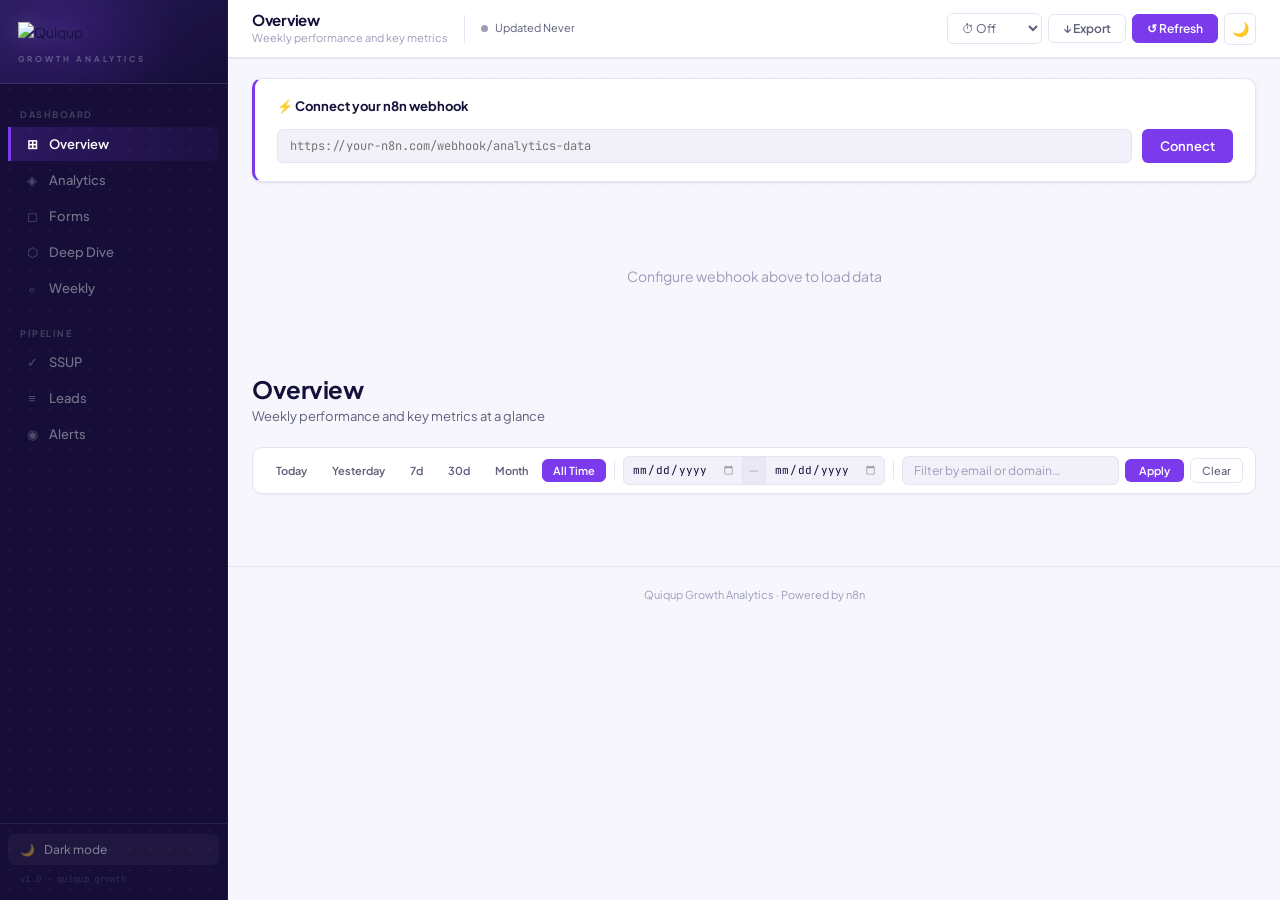
==== commit e55b96c3: "Add SSUP tab: dedicated page for account-converted leads - Sidebar nav item with live badge count - " ====
--- a/index.html
+++ b/index.html
@@ -5,6 +5,7 @@
     <meta name="viewport" content="width=device-width, initial-scale=1.0">
     <title>Quiqup Analytics</title>
     <script src="https://cdn.jsdelivr.net/npm/chart.js@4.4.0"></script>
+    <script src="https://cdn.jsdelivr.net/npm/xlsx@0.18.5/dist/xlsx.full.min.js"></script>
     <link rel="preconnect" href="https://fonts.googleapis.com">
     <link rel="preconnect" href="https://fonts.gstatic.com" crossorigin>
     <link href="https://fonts.googleapis.com/css2?family=Plus+Jakarta+Sans:wght@400;500;600;700&family=JetBrains+Mono:wght@400;500;600&display=swap" rel="stylesheet">
@@ -46,6 +47,11 @@
 
             <div class="nav-section-label" style="margin-top:8px;">Pipeline</div>
 
+            <button class="nav-item" data-section="ssup" onclick="showSection('ssup')">
+                <span class="nav-icon">✓</span>
+                <span class="nav-label">SSUP</span>
+                <span class="nav-badge" id="nbadge-ssup"></span>
+            </button>
             <button class="nav-item" data-section="leads" onclick="showSection('leads')">
                 <span class="nav-icon">≡</span>
                 <span class="nav-label">Leads</span>
@@ -243,6 +249,32 @@
                             </div>
                         </div>
                     </div>
+
+                    <div class="stats-section">
+                        <div class="section-subtitle">SSUP Conversion</div>
+                        <div class="stats-grid-secondary">
+                            <div class="stat-card">
+                                <div class="label">SSUP</div>
+                                <div class="value" id="ssupCount" style="color:var(--success);">0</div>
+                                <div class="metric-sublabel">Created an account</div>
+                            </div>
+                            <div class="stat-card">
+                                <div class="label">Not SSUP</div>
+                                <div class="value" id="noSsupCount" style="color:var(--text-muted);">0</div>
+                                <div class="metric-sublabel">Tracked, no account</div>
+                            </div>
+                            <div class="stat-card">
+                                <div class="label">Tracked Leads</div>
+                                <div class="value" id="ssupTracked">0</div>
+                                <div class="metric-sublabel">Has SSUP status</div>
+                            </div>
+                            <div class="stat-card">
+                                <div class="label">Conversion Rate</div>
+                                <div class="value" id="ssupRate" style="color:var(--accent);">—</div>
+                                <div class="metric-sublabel">SSUP / tracked</div>
+                            </div>
+                        </div>
+                    </div>
                 </div>
             </div>
 
@@ -444,6 +476,56 @@
                         <h2>Submissions by Day of Week</h2>
                         <canvas id="dayOfWeekChart"></canvas>
                     </div>
+                </div>
+            </div>
+
+            <!-- ══ SSUP ═══════════════════════════════════════ -->
+            <div class="page-section" id="section-ssup" style="display:none;">
+                <div class="page-header">
+                    <h1>SSUP</h1>
+                    <p>Leads who created an account after submitting a form</p>
+                </div>
+
+                <div class="section-filter-bar">
+                    <div class="filter-presets">
+                        <button class="preset-pill" onclick="setDatePreset('today', this)">Today</button>
+                        <button class="preset-pill" onclick="setDatePreset('7d', this)">7d</button>
+                        <button class="preset-pill" onclick="setDatePreset('30d', this)">30d</button>
+                        <button class="preset-pill" onclick="setDatePreset('month', this)">Month</button>
+                        <button class="preset-pill active" onclick="setDatePreset('all', this)">All Time</button>
+                    </div>
+                    <div class="section-filter-divider"></div>
+                    <div class="date-range-group">
+                        <input class="filter-bar-date" type="date" id="ssupDateFrom" title="From" />
+                        <span class="date-range-sep">—</span>
+                        <input class="filter-bar-date" type="date" id="ssupDateTo" title="To" />
+                    </div>
+                    <div class="section-filter-divider"></div>
+                    <input class="section-search" type="text" id="ssupSearch" placeholder="Search email or domain…" oninput="renderSsupTable()" />
+                    <button class="filter-apply-btn" onclick="applyFilters()">Apply</button>
+                    <button class="filter-clear-btn" onclick="clearFilters()">Clear</button>
+                </div>
+
+                <div class="table-card" id="ssupTableCard" style="display:none;">
+                    <div style="display:flex; justify-content:space-between; align-items:center; margin-bottom:14px;">
+                        <h2>SSUP Leads &nbsp;<span style="font-weight:400;color:var(--text-muted);font-size:12px;">(<span id="ssupTableCount">0</span> leads)</span></h2>
+                    </div>
+                    <table>
+                        <thead>
+                            <tr>
+                                <th>Date &amp; Time</th>
+                                <th>Email</th>
+                                <th>Domain</th>
+                                <th>Phone</th>
+                                <th>Form</th>
+                                <th>Service</th>
+                                <th>Orders / Month</th>
+                                <th>Quality</th>
+                                <th>Company</th>
+                            </tr>
+                        </thead>
+                        <tbody id="ssupTableBody"></tbody>
+                    </table>
                 </div>
             </div>
 
@@ -503,6 +585,15 @@
                                 <option value="high">High (500+/mo)</option>
                                 <option value="medium">Medium (151–500)</option>
                                 <option value="low">Low (&lt;151)</option>
+                            </select>
+                        </div>
+                        <div class="filter-control">
+                            <label>SSUP Status</label>
+                            <select id="filterSsup">
+                                <option value="">All</option>
+                                <option value="SSUP">SSUP ✓</option>
+                                <option value="No">Not SSUP</option>
+                                <option value="untracked">Not tracked</option>
                             </select>
                         </div>
                     </div>
@@ -535,6 +626,7 @@
                                 <th>Service</th>
                                 <th>Orders/Mo</th>
                                 <th>Quality</th>
+                                <th style="text-align:center;">SSUP</th>
                                 <th style="text-align:center;"># Sub</th>
                                 <th style="text-align:center;">Notes</th>
                             </tr>
@@ -630,13 +722,7 @@
                     <span style="color:var(--text-secondary);font-size:12px;font-weight:600;white-space:nowrap;">Week starts on</span>
                     <input class="filter-bar-date" type="date" id="weekStartDate" onchange="renderWeeklyAnalytics()" title="Pick the first day of your first week" />
                     <div class="section-filter-divider"></div>
-                    <span style="color:var(--text-secondary);font-size:12px;font-weight:600;white-space:nowrap;">Show</span>
-                    <select class="auto-refresh-select" id="weekCount" onchange="renderWeeklyAnalytics()" style="width:auto;min-width:130px;">
-                        <option value="6">Last 6 weeks</option>
-                        <option value="12" selected>Last 12 weeks</option>
-                        <option value="24">Last 24 weeks</option>
-                        <option value="0">All time</option>
-                    </select>
+                    <button class="topbar-btn" onclick="exportWeeklyExcel()" style="margin-left:auto;">↓ Export to Excel</button>
                 </div>
 
                 <div id="weeklyContent" style="display:none;">
@@ -669,6 +755,8 @@
                                         <th style="text-align:center;">Corporate</th>
                                         <th style="text-align:center;">New Forms</th>
                                         <th style="text-align:center;">Legacy</th>
+                                        <th style="text-align:center;">SSUP</th>
+                                        <th style="text-align:center;">Conv %</th>
                                         <th style="text-align:center;">vs Prev Week</th>
                                     </tr>
                                 </thead>
